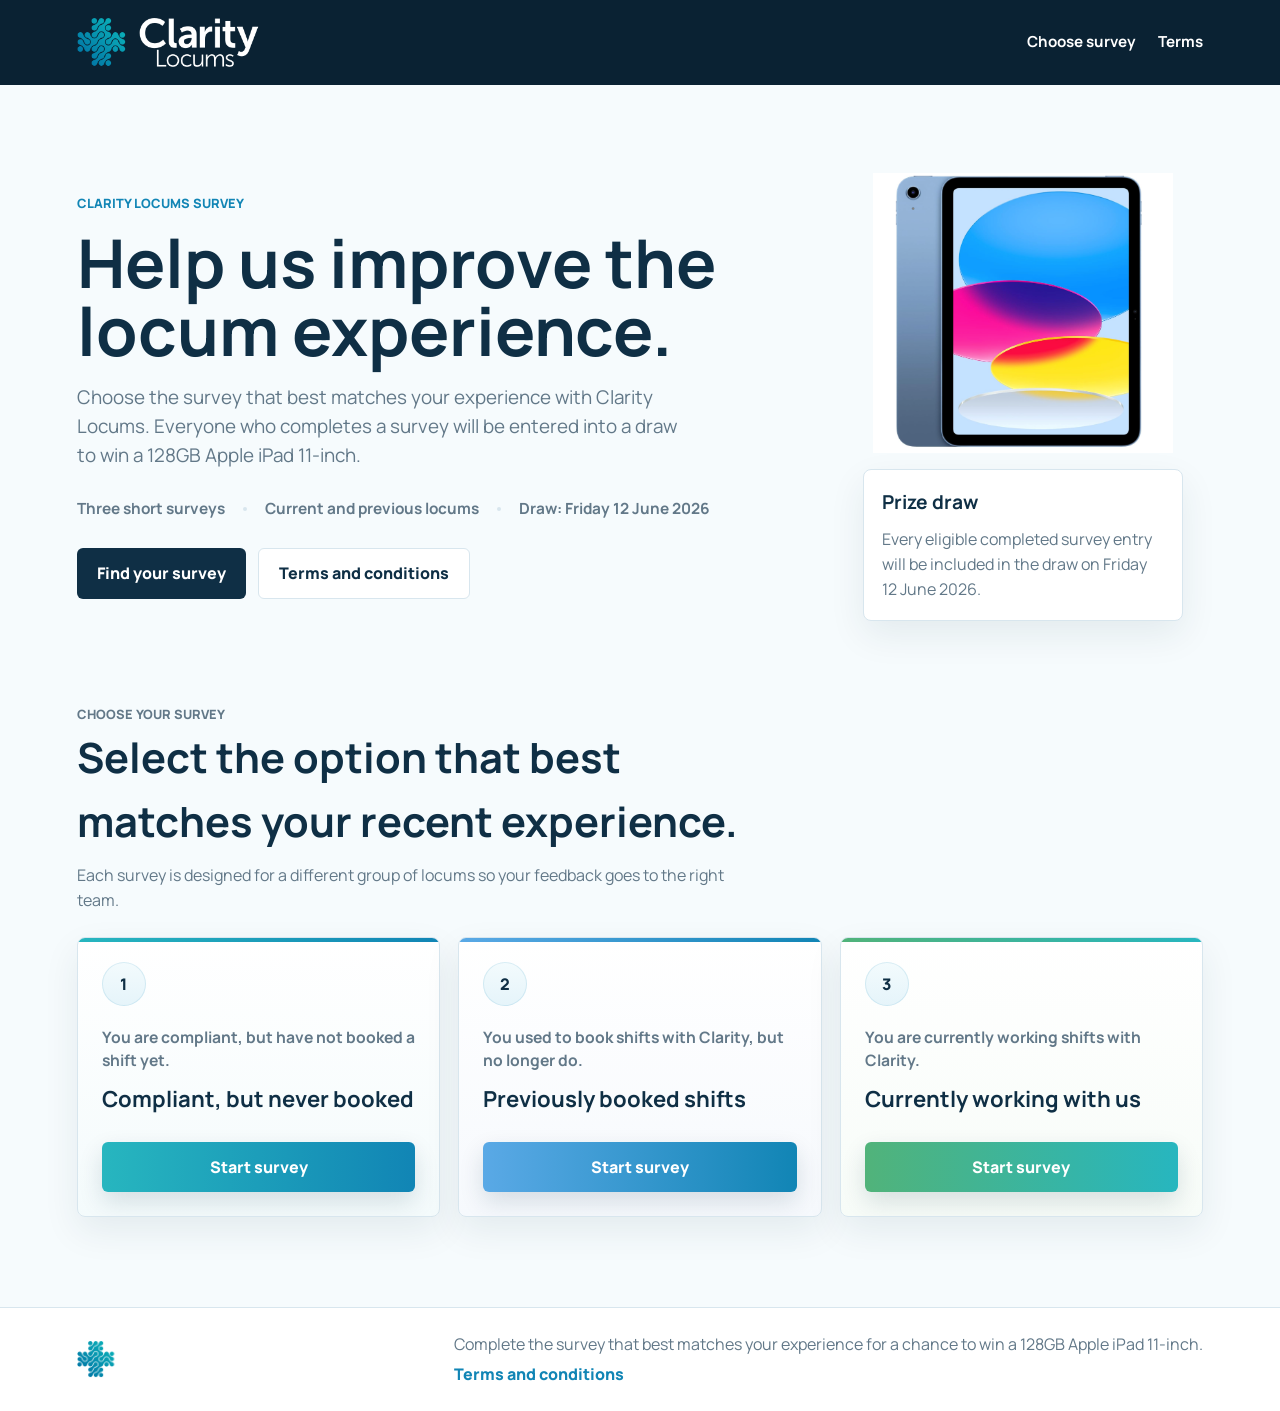
==== index.html @ fc0f5866 "build landing" ====
<!doctype html>
<html lang="en">
  <head>
    <meta charset="utf-8">
    <meta name="viewport" content="width=device-width, initial-scale=1">
    <meta name="description" content="Clarity Locums feedback surveys for current and previous locums. Complete a short survey for a chance to win an iPad.">
    <title>Clarity Locums Feedback Survey</title>
    <link rel="preconnect" href="https://fonts.googleapis.com">
    <link rel="preconnect" href="https://fonts.gstatic.com" crossorigin>
    <link href="https://fonts.googleapis.com/css2?family=Manrope:wght@500;600;700;800&display=swap" rel="stylesheet">
    <link rel="stylesheet" href="assets/styles.css">
  </head>
  <body>
    <header class="site-header">
      <a class="brand" href="index.html" aria-label="Clarity Locums survey home">
        <img src="assets/logo-clarity.png" alt="Clarity Locums">
      </a>
      <nav class="top-nav" aria-label="Primary navigation">
        <a href="#surveys">Choose survey</a>
        <a href="terms.html">Terms</a>
      </nav>
    </header>

    <main>
      <section class="hero">
        <div class="hero__content">
          <p class="eyebrow">Clarity Locums survey</p>
          <h1>Help us improve the locum experience.</h1>
          <p class="hero__lead">
            Choose the survey that best matches your experience with Clarity Locums. Everyone who completes a survey will be entered into a draw to win a 128GB Apple iPad 11-inch.
          </p>
          <div class="hero__meta" aria-label="Key details">
            <span>Three short surveys</span>
            <span>Current and previous locums</span>
            <span>Draw: Friday 12 June 2026</span>
          </div>
          <div class="hero__actions">
            <a class="button button--primary" href="#surveys">Find your survey</a>
            <a class="button button--secondary" href="terms.html">Terms and conditions</a>
          </div>
        </div>
        <aside class="hero__visual">
          <img src="assets/ipad-prize.png" alt="128GB Apple iPad 11-inch prize">
          <div class="prize-note">
            <h2>Prize draw</h2>
            <p>Every eligible completed survey entry will be included in the draw on Friday 12 June 2026.</p>
          </div>
        </aside>
      </section>

      <section class="survey-section" id="surveys" aria-labelledby="surveys-title">
        <div class="section-heading">
          <p class="eyebrow">Choose your survey</p>
          <h2 id="surveys-title">Select the option that best matches your recent experience.</h2>
          <p>Each survey is designed for a different group of locums so your feedback goes to the right team.</p>
        </div>

        <div class="survey-grid">
          <article class="survey-card">
            <div class="survey-card__number" aria-hidden="true">1</div>
            <p class="survey-card__label">You are compliant, but have not booked a shift yet.</p>
            
            <h3>Compliant, but never booked</h3>
  
            <a class="button button--card" href="https://docs.google.com/forms/d/e/1FAIpQLSfn2hHxQsxFdapOENjfMYbMBr20Z4Mo_w1s20LaYGesuRF-eg/viewform?usp=dialog" target="_blank" rel="noopener">Start survey</a>
          </article>

          <article class="survey-card">
            <div class="survey-card__number" aria-hidden="true">2</div>
            <p class="survey-card__label">You used to book shifts with Clarity, but no longer do.</p>
            <h3>Previously booked shifts</h3>
           
            <a class="button button--card" href="https://docs.google.com/forms/d/e/1FAIpQLSfgqsTrWKKKNAXmDxVeMpB4Z5VJ0yv6SFonBRkaj-5MM7yECw/viewform?usp=dialog" target="_blank" rel="noopener">Start survey</a>
          </article>

          <article class="survey-card">
            <div class="survey-card__number" aria-hidden="true">3</div>
            <p class="survey-card__label">You are currently working shifts with Clarity.</p>
           
            <h3>Currently working with us</h3>
         
            <a class="button button--card" href="https://docs.google.com/forms/d/e/1FAIpQLSfHp7tBuoKorEBdWhsxiNDbPEQ0aKN-Qq03iOxjcP_4VvYDkg/viewform?usp=dialog" target="_blank" rel="noopener">Start survey</a>
          </article>
        </div>
      </section>
    </main>

    <footer class="site-footer">
      <img src="assets/logo-clarity.png" alt="Clarity Locums">
      <div>
        <p>Complete the survey that best matches your experience for a chance to win a 128GB Apple iPad 11-inch.</p>
        <a href="terms.html">Terms and conditions</a>
      </div>
    </footer>
  </body>
</html>
---- assets/styles.css ----
:root {
  --navy: #0f2f45;
  --navy-deep: #0a2233;
  --blue: #1185b5;
  --teal: #27b6bf;
  --paper: #f6fbfd;
  --white: #ffffff;
  --text: #17384d;
  --muted: #627888;
  --line: #d8e6ee;
  --soft: #eef6fa;
  --shadow: 0 14px 36px rgba(15, 47, 69, 0.08);
}

* {
  box-sizing: border-box;
}

html {
  scroll-behavior: smooth;
}

body {
  margin: 0;
  background: var(--paper);
  color: var(--text);
  font-family: Manrope, Arial, sans-serif;
  font-size: 16px;
  line-height: 1.55;
}

img {
  max-width: 100%;
}

a {
  color: inherit;
}

h1,
h2,
h3,
h4,
p {
  margin-top: 0;
}

h1,
h2,
h3,
h4 {
  color: var(--navy);
}

.site-header,
.site-footer,
.hero,
.survey-section,
.page-hero,
.terms-content {
  padding-right: clamp(20px, 6vw, 88px);
  padding-left: clamp(20px, 6vw, 88px);
}

.site-header {
  display: flex;
  align-items: center;
  justify-content: space-between;
  gap: 20px;
  padding-top: 18px;
  padding-bottom: 18px;
  background: var(--navy-deep);
  color: var(--white);
}

.brand {
  display: inline-flex;
  align-items: center;
}

.brand img {
  display: block;
  width: min(182px, 46vw);
  height: auto;
}

.top-nav {
  display: flex;
  align-items: center;
  gap: 22px;
  font-size: 0.95rem;
  font-weight: 700;
}

.top-nav a {
  text-decoration: none;
}

.top-nav a:hover,
.top-nav a:focus-visible {
  color: #9adfe7;
}

.hero {
  display: grid;
  grid-template-columns: minmax(0, 1.05fr) minmax(240px, 360px);
  gap: clamp(28px, 5vw, 56px);
  align-items: center;
  padding-top: clamp(40px, 8vw, 88px);
  padding-bottom: clamp(40px, 7vw, 72px);
}

.hero__content {
  max-width: 700px;
}

.eyebrow {
  margin: 0 0 14px;
  color: var(--blue);
  font-size: 0.8rem;
  font-weight: 800;
  text-transform: uppercase;
}

.hero h1 {
  margin-bottom: 18px;
  font-size: clamp(2.2rem, 6vw, 4.2rem);
  line-height: 1.02;
}

.hero__lead {
  max-width: 620px;
  margin-bottom: 26px;
  color: var(--muted);
  font-size: clamp(1rem, 1.7vw, 1.18rem);
}

.hero__meta {
  display: flex;
  flex-wrap: wrap;
  gap: 10px 18px;
  margin-bottom: 28px;
  color: var(--muted);
  font-size: 0.96rem;
  font-weight: 700;
}

.hero__meta span {
  display: inline-flex;
  align-items: center;
}

.hero__meta span:not(:last-child)::after {
  content: "";
  width: 4px;
  height: 4px;
  margin-left: 18px;
  border-radius: 999px;
  background: var(--line);
}

.hero__actions {
  display: flex;
  flex-wrap: wrap;
  gap: 12px;
}

.button {
  display: inline-flex;
  align-items: center;
  justify-content: center;
  min-height: 50px;
  padding: 12px 20px;
  border-radius: 6px;
  font-weight: 800;
  text-decoration: none;
}

.button--primary {
  background: var(--navy);
  color: var(--white);
}

.button--secondary {
  border: 1px solid var(--line);
  background: var(--white);
  color: var(--navy);
}

.button--card {
  width: 100%;
  background: var(--navy);
  color: var(--white);
}

.hero__visual {
  display: grid;
  justify-items: center;
  gap: 16px;
}

.hero__visual img {
  display: block;
  width: min(100%, 300px);
  height: auto;
}

.prize-note {
  width: 100%;
  max-width: 320px;
  padding: 18px;
  border: 1px solid var(--line);
  border-radius: 8px;
  background: var(--white);
  box-shadow: var(--shadow);
}

.prize-note h2 {
  margin-bottom: 10px;
  font-size: 1.2rem;
}

.prize-note p {
  margin-bottom: 0;
  color: var(--muted);
}

.survey-section {
  padding-top: 12px;
  padding-bottom: clamp(52px, 7vw, 90px);
}

.section-heading {
  max-width: 680px;
  margin-bottom: 24px;
}

.section-heading h2 {
  margin-bottom: 10px;
  font-size: clamp(1.7rem, 4vw, 2.6rem);
}

.section-heading p {
  margin-bottom: 0;
  color: var(--muted);
}

.survey-grid {
  display: grid;
  grid-template-columns: repeat(3, minmax(0, 1fr));
  gap: 18px;
}

.survey-card {
  position: relative;
  display: flex;
  flex-direction: column;
  gap: 0;
  min-height: 280px;
  padding: 24px;
  border: 1px solid var(--line);
  border-radius: 8px;
  background: linear-gradient(180deg, #ffffff 0%, #f9fcfd 100%);
  box-shadow: var(--shadow);
  overflow: hidden;
}

.survey-card::before {
  content: "";
  position: absolute;
  top: 0;
  left: 0;
  width: 100%;
  height: 4px;
  background: linear-gradient(90deg, var(--teal) 0%, var(--blue) 100%);
}

.survey-card:nth-child(1) {
  background: linear-gradient(180deg, #ffffff 0%, #f4fbfc 100%);
}

.survey-card:nth-child(2) {
  background: linear-gradient(180deg, #ffffff 0%, #f6f9fd 100%);
}

.survey-card:nth-child(3) {
  background: linear-gradient(180deg, #ffffff 0%, #f7fcf8 100%);
}

.survey-card:nth-child(2)::before {
  background: linear-gradient(90deg, #5aa9e6 0%, #1185b5 100%);
}

.survey-card:nth-child(3)::before {
  background: linear-gradient(90deg, #51b37a 0%, #27b6bf 100%);
}

.survey-card__number {
  display: inline-flex;
  align-items: center;
  justify-content: center;
  width: 44px;
  height: 44px;
  margin-bottom: 20px;
  border-radius: 999px;
  background: linear-gradient(180deg, #f3fbfd 0%, #e5f4fa 100%);
  color: var(--navy);
  box-shadow: inset 0 0 0 1px rgba(17, 133, 181, 0.12);
  font-weight: 800;
}

.survey-card__label {
  margin-bottom: 14px;
  color: var(--muted);
  font-size: 0.98rem;
  font-weight: 700;
  line-height: 1.45;
}

.survey-card:nth-child(2) .survey-card__label {
  color: var(--muted);
}

.survey-card:nth-child(3) .survey-card__label {
  color: var(--muted);
}

.survey-card h3 {
  margin-bottom: 18px;
  color: var(--navy);
  font-size: 1.38rem;
  line-height: 1.15;
}

.survey-card > p:not(.survey-card__label) {
  margin-bottom: 22px;
  color: var(--muted);
}

.survey-card .button {
  margin-top: auto;
}

.button--card {
  box-shadow: 0 10px 24px rgba(15, 47, 69, 0.14);
}

.survey-card:nth-child(1) .button--card {
  background: linear-gradient(90deg, var(--teal) 0%, var(--blue) 100%);
}

.survey-card:nth-child(2) .button--card {
  background: linear-gradient(90deg, #5aa9e6 0%, #1185b5 100%);
}

.survey-card:nth-child(3) .button--card {
  background: linear-gradient(90deg, #51b37a 0%, #27b6bf 100%);
}

.page-hero {
  padding-top: clamp(34px, 6vw, 54px);
  padding-bottom: clamp(28px, 5vw, 44px);
  border-bottom: 1px solid var(--line);
  background: var(--white);
}

.page-hero h1 {
  margin-bottom: 12px;
  font-size: clamp(2rem, 5vw, 3rem);
}

.page-hero p {
  max-width: 720px;
  margin-bottom: 0;
  color: var(--muted);
}

.terms-content {
  max-width: 860px;
  padding-top: clamp(28px, 5vw, 44px);
  padding-bottom: clamp(60px, 8vw, 88px);
}

.terms-intro {
  margin-bottom: 26px;
  color: var(--muted);
}

.terms-group + .terms-group {
  margin-top: 28px;
}

.terms-group h2 {
  margin-bottom: 10px;
  font-size: 1.3rem;
}

.terms-group p {
  margin-bottom: 12px;
  color: var(--muted);
}

.terms-group p:last-child {
  margin-bottom: 0;
}

.site-footer {
  display: flex;
  align-items: center;
  justify-content: space-between;
  gap: 20px;
  padding-top: 24px;
  padding-bottom: 24px;
  border-top: 1px solid var(--line);
  background: var(--white);
}

.site-footer img {
  width: 140px;
  height: auto;
}

.site-footer p {
  margin-bottom: 6px;
  color: var(--muted);
}

.site-footer a {
  color: var(--blue);
  font-weight: 800;
  text-decoration: none;
}

@media (max-width: 860px) {
  .hero,
  .survey-grid,
  .site-footer {
    grid-template-columns: 1fr;
  }

  .hero {
    grid-template-columns: 1fr;
  }

  .hero__visual {
    justify-items: start;
  }

  .hero__visual img {
    width: min(100%, 240px);
  }

  .prize-note {
    max-width: none;
  }

  .site-footer {
    display: flex;
    flex-direction: column;
    align-items: flex-start;
  }
}

@media (max-width: 640px) {
  .site-header {
    flex-direction: column;
    align-items: flex-start;
  }

  .top-nav {
    width: 100%;
    justify-content: space-between;
  }

  .hero__actions {
    flex-direction: column;
  }

  .button {
    width: 100%;
  }
}
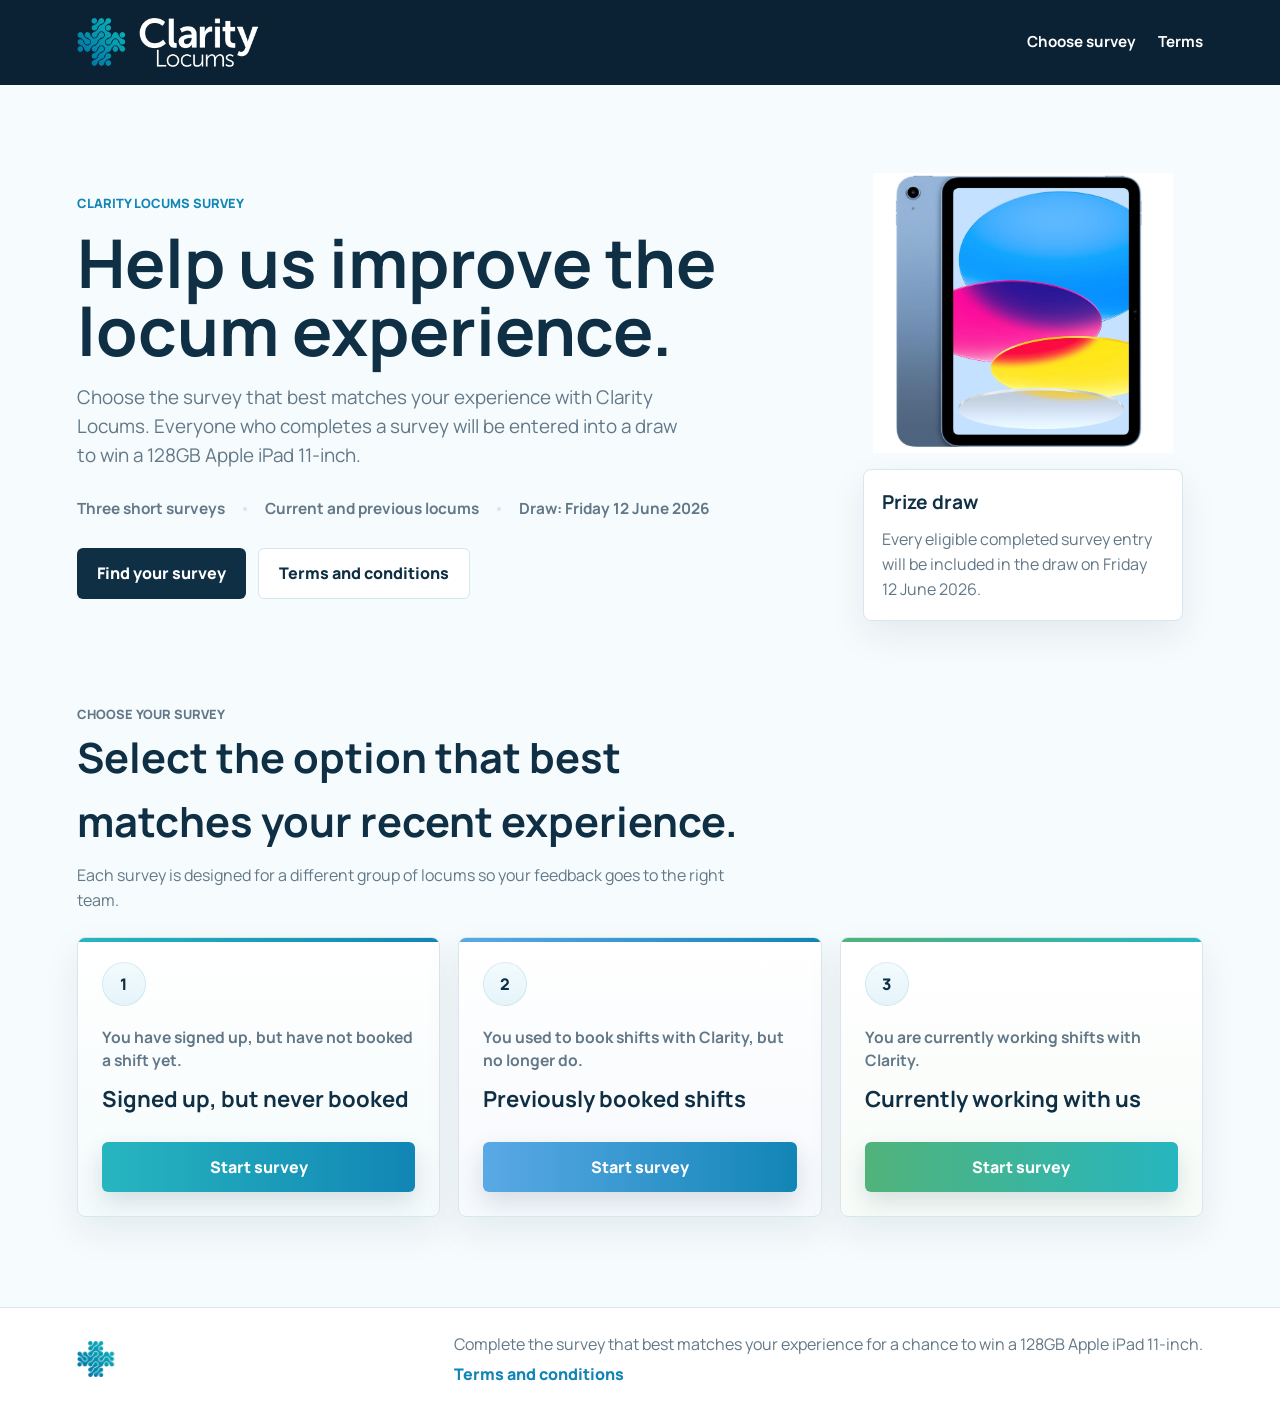
==== commit fcddf912: "replace compliant with signed up" ====
--- a/index.html
+++ b/index.html
@@ -58,9 +58,9 @@
         <div class="survey-grid">
           <article class="survey-card">
             <div class="survey-card__number" aria-hidden="true">1</div>
-            <p class="survey-card__label">You are compliant, but have not booked a shift yet.</p>
+            <p class="survey-card__label">You have signed up, but have not booked a shift yet.</p>
             
-            <h3>Compliant, but never booked</h3>
+            <h3>Signed up, but never booked</h3>
   
             <a class="button button--card" href="https://docs.google.com/forms/d/e/1FAIpQLSfn2hHxQsxFdapOENjfMYbMBr20Z4Mo_w1s20LaYGesuRF-eg/viewform?usp=dialog" target="_blank" rel="noopener">Start survey</a>
           </article>
